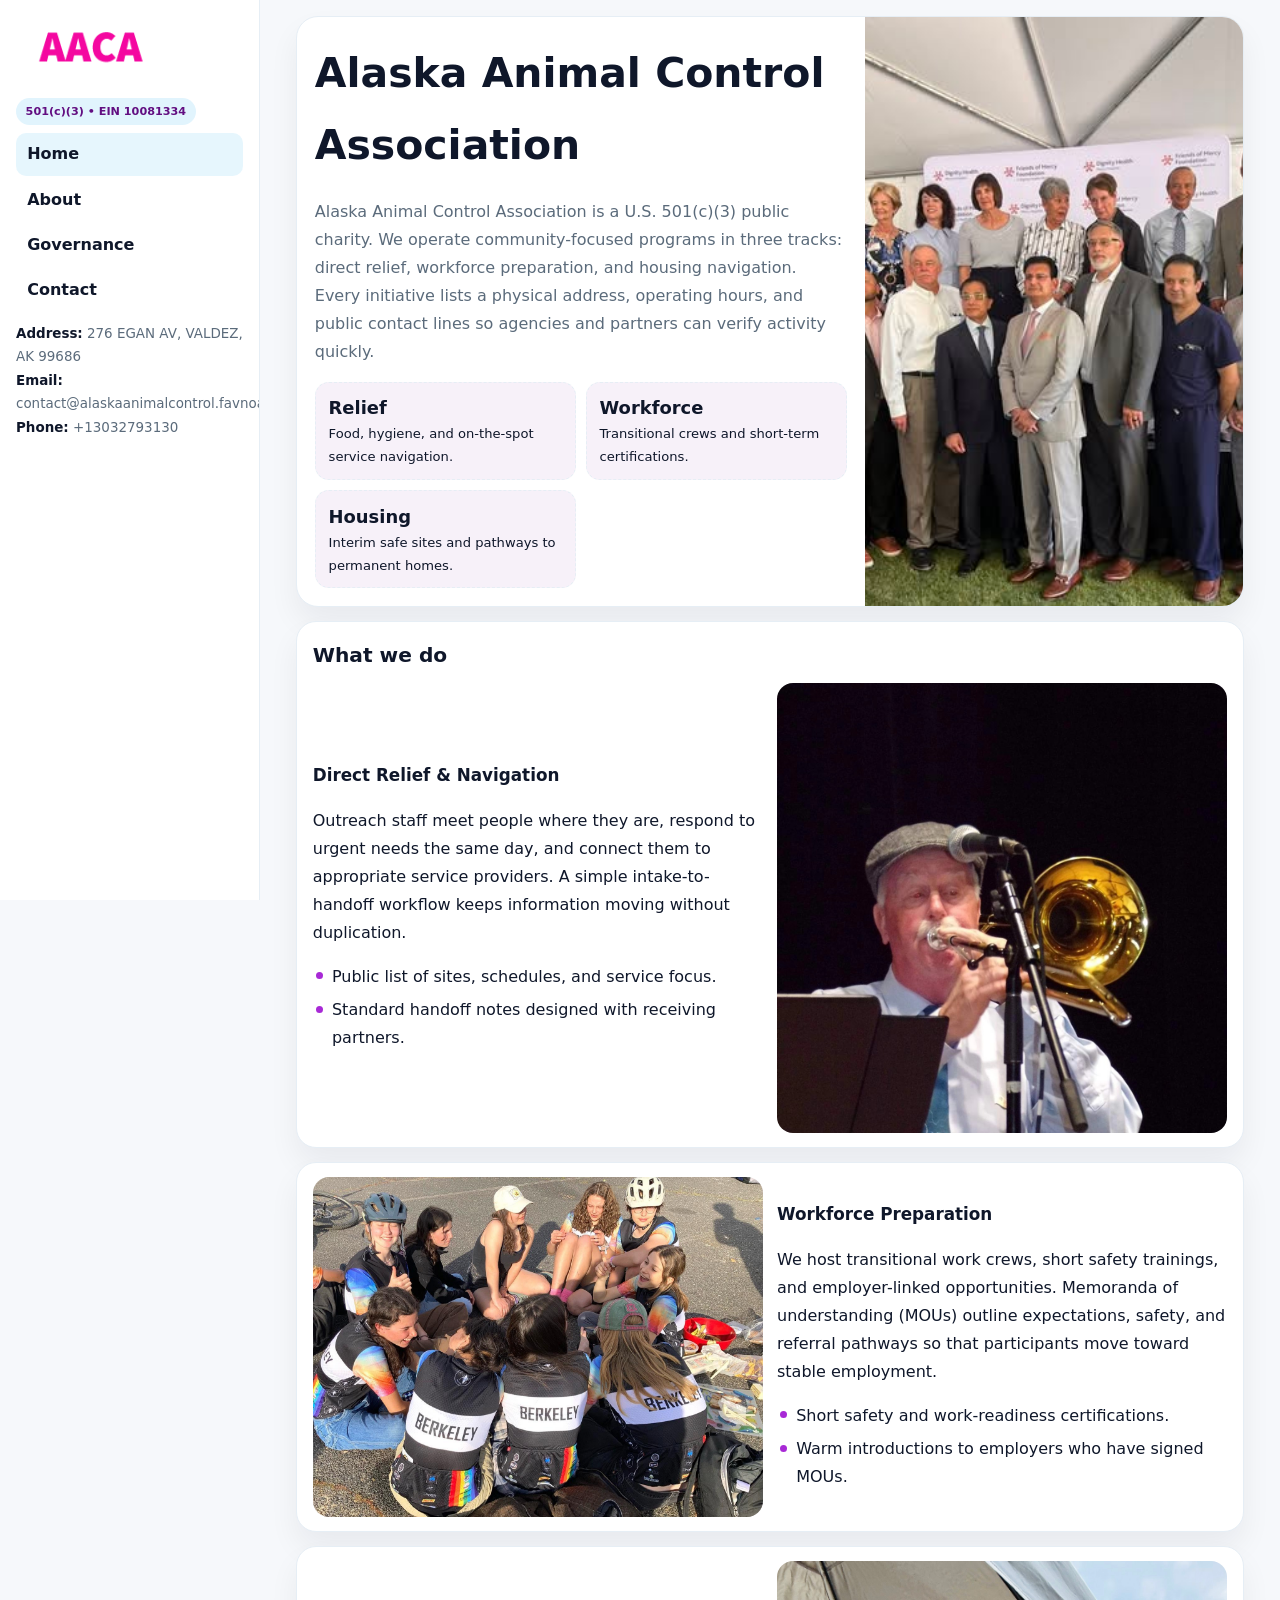
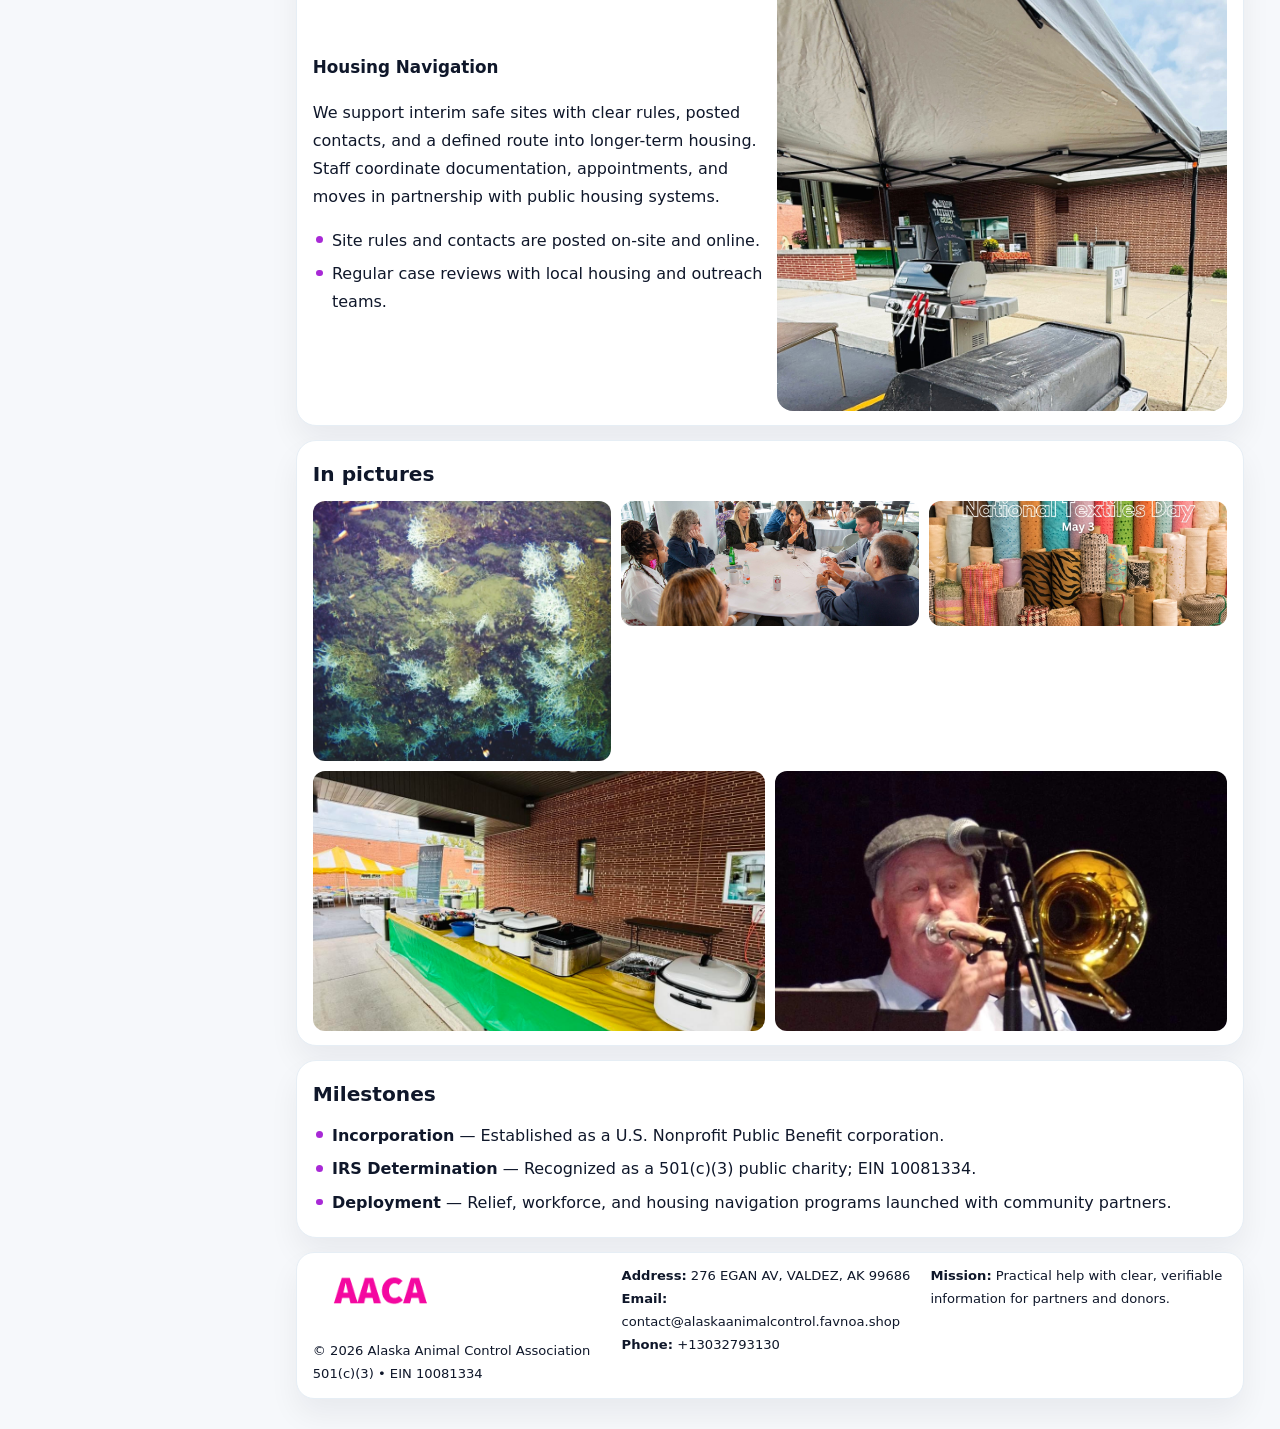
==== index.html @ 9043709b "Initial commit" ====
<!doctype html><html lang="en"><head>
<meta charset="utf-8">
<meta name="viewport" content="width=device-width,initial-scale=1">
<title>Alaska Animal Control Association – Nonprofit • 2025</title>
<link rel="stylesheet" href="assets/styles.css">
<link rel="icon" href="images/logo.png">
<meta name="data-ein" content="10081334">
<meta name="data-name" content="Alaska Animal Control Association">
  <meta name="description" content="We are a 501(c)(3) organization advancing animal welfare and community outreach through transparent programs, local partnerships, and measurable outcomes.">
</head>
<body>
<div style="position:absolute;left:-9999px;top:-9999px;opacity:0" data-uniq="{{UNIQUE_BLOB}}">
  <span>We are a 501(c)(3) organization advancing animal welfare and community outreach through transparent programs, local partnerships, and measurable outcomes.</span><svg width="12" height="12" viewBox="0 0 12 12" xmlns="http://www.w3.org/2000/svg"><circle cx="6" cy="6" r="5" fill="#2b6cb0"/></svg><img src="images/land.jpg" width="1" height="1" alt="" loading="lazy"/>
</div>

<div class="layout">
  <aside class="aside">
    <div class="logo">
      <a href="index.html"><img src="images/logo.png" alt="Logo"></a>
    </div>
    <div class="tag">501(c)(3) • EIN 10081334</div>
    <nav class="c0aba03916f" style="margin-top:8px">
      <a class="active" href="index.html">Home</a>
      <a href="about.html">About</a>
      <a href="governance.html">Governance</a>
      <a href="contact.html">Contact</a>
    </nav>
    <div class="meta">
      <div><strong>Address:</strong> 276 EGAN AV, VALDEZ, AK 99686</div>
      <div><strong>Email:</strong> contact@alaskaanimalcontrol.favnoa.shop</div>
      <div><strong>Phone:</strong> +13032793130</div>
    </div>
  </aside>

  <main>
    <div class="container">

      <!-- HERO -->
      <section class="c16be6103d6">
        <div class="hero-grid">
          <div class="cf9df41c229">
            <h1>Alaska Animal Control Association</h1>
            <p>Alaska Animal Control Association is a U.S. 501(c)(3) public charity. We operate community-focused programs in three tracks: direct relief, workforce preparation, and housing navigation. Every initiative lists a physical address, operating hours, and public contact lines so agencies and partners can verify activity quickly.</p>
            <div class="stats">
              <div class="stat">
                <b>Relief</b>
                <div class="small">Food, hygiene, and on-the-spot service navigation.</div>
              </div>
              <div class="stat">
                <b>Workforce</b>
                <div class="small">Transitional crews and short-term certifications.</div>
              </div>
              <div class="stat">
                <b>Housing</b>
                <div class="small">Interim safe sites and pathways to permanent homes.</div>
              </div>
            </div>
          </div>
          <img src="images/hero.jpg" alt="Program overview">
        </div>
      </section>

      <!-- WHAT WE DO -->
      <section class="section panel">
        <h2>What we do</h2>
        <div class="z">
          <div>
            <h3>Direct Relief & Navigation</h3>
            <p>Outreach staff meet people where they are, respond to urgent needs the same day, and connect them to appropriate service providers. A simple intake-to-handoff workflow keeps information moving without duplication.</p>
            <ul class="timeline">
              <li>Public list of sites, schedules, and service focus.</li>
              <li>Standard handoff notes designed with receiving partners.</li>
            </ul>
          </div>
          <div class="imgbox"><img src="images/relief.jpg" alt="Relief activities"></div>
        </div>
      </section>

      <!-- WORKFORCE -->
      <section class="section panel">
        <div class="z">
          <div class="imgbox"><img src="images/jobs.jpg" alt="Workforce program"></div>
          <div>
            <h3>Workforce Preparation</h3>
            <p>We host transitional work crews, short safety trainings, and employer-linked opportunities. Memoranda of understanding (MOUs) outline expectations, safety, and referral pathways so that participants move toward stable employment.</p>
            <ul class="timeline">
              <li>Short safety and work-readiness certifications.</li>
              <li>Warm introductions to employers who have signed MOUs.</li>
            </ul>
          </div>
        </div>
      </section>

      <!-- HOUSING -->
      <section class="section panel">
        <div class="z">
          <div>
            <h3>Housing Navigation</h3>
            <p>We support interim safe sites with clear rules, posted contacts, and a defined route into longer-term housing. Staff coordinate documentation, appointments, and moves in partnership with public housing systems.</p>
            <ul class="timeline">
              <li>Site rules and contacts are posted on-site and online.</li>
              <li>Regular case reviews with local housing and outreach teams.</li>
            </ul>
          </div>
          <div class="imgbox"><img src="images/land.jpg" alt="Housing navigation"></div>
        </div>
      </section>

      <!-- MOSAIC GALLERY -->
      <section class="section panel">
        <h2>In pictures</h2>
        <div class="mosaic">
          <img class="c2 r2" src="images/community.jpg" alt="Community event">
          <img class="c2" src="images/education.jpg" alt="Education program">
          <img class="c2" src="images/programs.jpg" alt="Program table">
          <img class="c3 r2" src="images/about.jpg" alt="Team and partners">
          <img class="c3 r2" src="images/relief.jpg" alt="Relief crew">
        </div>
      </section>

      <!-- MILESTONES -->
      <section class="section panel">
        <h2>Milestones</h2>
        <ul class="timeline">
          <li><strong>Incorporation</strong> — Established as a U.S. Nonprofit Public Benefit corporation.</li>
          <li><strong>IRS Determination</strong> — Recognized as a 501(c)(3) public charity; EIN 10081334.</li>
          <li><strong>Deployment</strong> — Relief, workforce, and housing navigation programs launched with community partners.</li>
        </ul>
      </section>

      <footer class="footer">
        <div class="footer-grid">
          <div>
            <img src="images/logo.png" style="width:135px;margin-bottom:.35rem" alt="Logo">
            <div class="small">© <span id="y"></span> Alaska Animal Control Association</div>
            <div class="small">501(c)(3) • EIN 10081334</div>
          </div>
          <div>
            <div class="small"><strong>Address:</strong> 276 EGAN AV, VALDEZ, AK 99686</div>
            <div class="small"><strong>Email:</strong> <a href="mailto:contact@alaskaanimalcontrol.favnoa.shop">contact@alaskaanimalcontrol.favnoa.shop</a></div>
            <div class="small"><strong>Phone:</strong> <a href="tel:+13032793130">+13032793130</a></div>
          </div>
          <div>
            <div class="small"><strong>Mission:</strong> Practical help with clear, verifiable information for partners and donors.</div>
          </div>
        </div>
      </footer>
    </div>
  </main>
</div>

<script>
/* Brand color per EIN/NAME so each site looks unique */
(function(){
  function hash(s){let x=2166136261>>>0;for(let i=0;i<s.length;i++){x^=s.charCodeAt(i);x=(x*16777619)>>>0;}return x>>>0;}
  const ein=document.querySelector('meta[name="data-ein"]')?.content||'0';
  const name=document.querySelector('meta[name="data-name"]')?.content||'';
  const k=hash((ein||name).replace(/\s+/g,''));
  const H=k%360,S=54+(k%18),L=50;
  const r=document.documentElement;
  r.style.setProperty('--brand',`hsl(${H} ${S}% ${L}%)`);
  r.style.setProperty('--brand-ink',`hsl(${H} ${Math.min(96,S+12)}% ${Math.max(22,L-22)}%)`);
  r.style.setProperty('--soft',`hsl(${H} ${Math.max(28,S-30)}% 96%)`);
  document.getElementById('y').textContent=new Date().getFullYear();
})();
</script>
</body></html>
---- assets/styles.css ----
:root{
  --ink:#0f172a;      /* main text */
  --muted:#5b6b7b;    /* secondary text */
  --line:#e6eef5;     /* borders */
  --paper:#ffffff;
  --brand:#0ea5e9;    /* will be overridden by script */
  --brand-ink:#075985;
  --soft:#eef9ff;
  --r:18px;
  --sh:0 16px 30px rgba(15,23,42,.06);
}

*{box-sizing:border-box}
html,body{height:100%}
body{
  margin:0;background:#f6f8fb;color:var(--ink);
  font-family:Inter,system-ui,-apple-system,BlinkMacSystemFont,"Segoe UI",Arial,sans-serif;
  line-height:1.75;
}

/* SIDEBAR */
.layout{display:grid;grid-template-columns:260px 1fr;min-height:100vh}
.aside{
  position:sticky;top:0;height:100vh;overflow:auto;
  background:#ffffff;border-right:1px solid var(--line);
  padding:18px 16px;box-shadow:0 0 0 rgba(0,0,0,0);
}
.logo{display:flex;align-items:center;gap:10px;margin-bottom:10px}
.logo img{width:150px;height:auto;display:block}
.tag{
  display:inline-block;background:rgba(14,165,233,.12);
  color:var(--brand-ink);padding:.22rem .6rem;
  border-radius:999px;font-weight:700;font-size:.7rem;
}

.c0aba03916f a{
  display:block;color:var(--ink);text-decoration:none;font-weight:600;
  padding:.48rem .7rem;border-radius:10px;margin:.12rem 0;
}
.c0aba03916f a:hover,.c0aba03916f a.active{background:rgba(14,165,233,.1)}
.aside .meta{margin-top:10px;color:var(--muted);font-size:.84rem}
.aside .meta strong{color:var(--ink)}

/* MAIN */
main{padding:16px}
.container{width:min(1120px,96%);margin:0 auto}
.panel{background:#fff;border:1px solid var(--line);border-radius:20px;box-shadow:var(--sh);padding:14px 16px}

/* HERO */
.c16be6103d6{
  border:1px solid var(--line);border-radius:22px;overflow:hidden;
  background:#fff;box-shadow:var(--sh);
}
.hero-grid{display:grid;grid-template-columns:1.2fr .8fr;gap:0}
.c16be6103d6 .cf9df41c229{padding:18px}
.c16be6103d6 h1{font-size:clamp(1.9rem,3.2vw,2.7rem);margin:.2rem 0 .5rem}
.c16be6103d6 p{color:var(--muted)}
.c16be6103d6 img{width:100%;height:100%;object-fit:cover;display:block}

/* SECTION */
.section{margin-top:14px}
h2{font-size:1.26rem;margin:.1rem 0 .6rem}
h3{margin:.2rem 0 .35rem;font-size:1.05rem}

/* Z layout */
.z{display:grid;grid-template-columns:1fr 1fr;gap:14px;align-items:center}
.imgbox img{width:100%;display:block;border-radius:16px}

/* MOSAIC gallery */
.mosaic{
  display:grid;gap:10px;
  grid-template-columns:repeat(6,1fr);
}
.mosaic img{
  width:100%;height:125px;object-fit:cover;
  border-radius:12px;display:block;
}
.mosaic .c2{grid-column:span 2}
.mosaic .c3{grid-column:span 3}
.mosaic .r2{height:260px}

/* cards */
.cards{display:grid;grid-template-columns:repeat(auto-fit,minmax(240px,1fr));gap:12px}
.c94a2de2ee6{background:#fff;border:1px solid var(--line);border-radius:16px;padding:.85rem 1rem 1rem}

/* timeline & stats */
.timeline{list-style:none;margin:.2rem 0 0;padding:0}
.timeline li{position:relative;padding-left:1.2rem;margin:.35rem 0}
.timeline li::before{
  content:"";position:absolute;left:.2rem;top:.6rem;
  width:.42rem;height:.42rem;border-radius:999px;background:var(--brand);
}
.stats{display:grid;grid-template-columns:repeat(auto-fit,minmax(180px,1fr));gap:10px;margin-top:6px}
.stat{background:var(--soft);border:1px dashed var(--line);border-radius:14px;padding:.6rem .8rem}
.stat b{font-size:1.12rem}

/* form */
button,input,textarea{font:inherit}
.c6b77915d99{display:grid;gap:12px;max-width:760px}
.row2{display:grid;grid-template-columns:1fr 1fr;gap:12px}
input,textarea{
  width:100%;padding:.85rem 1rem;border:1px solid var(--line);
  border-radius:14px;background:#fff;
}
textarea{resize:vertical}
.c9cc2d66868{
  width:auto;justify-self:start;background:var(--brand);color:#fff;
  border:0;border-radius:14px;padding:.8rem 1.35rem;cursor:pointer;
}
.c9cc2d66868:hover{background:var(--brand-ink)}

/* footer */
footer{margin:14px 0}
.footer{
  background:#fff;border:1px solid var(--line);
  border-radius:18px;padding:12px 16px;box-shadow:var(--sh);
}
.footer-grid{
  display:grid;grid-template-columns:repeat(auto-fit,minmax(220px,1fr));gap:12px;
}
.small{color:#0f172a;font-size:.82rem}
.small a{color:#0f172a;text-decoration:none}
.small a:hover{text-decoration:underline}

/* responsive */
@media(max-width:980px){
  .layout{grid-template-columns:1fr}
  .aside{position:relative;height:auto;border-right:0;border-bottom:1px solid var(--line)}
  .hero-grid{grid-template-columns:1fr}
  .z{grid-template-columns:1fr}
  .mosaic{grid-template-columns:repeat(3,1fr)}
  .mosaic .r2{height:200px}
}
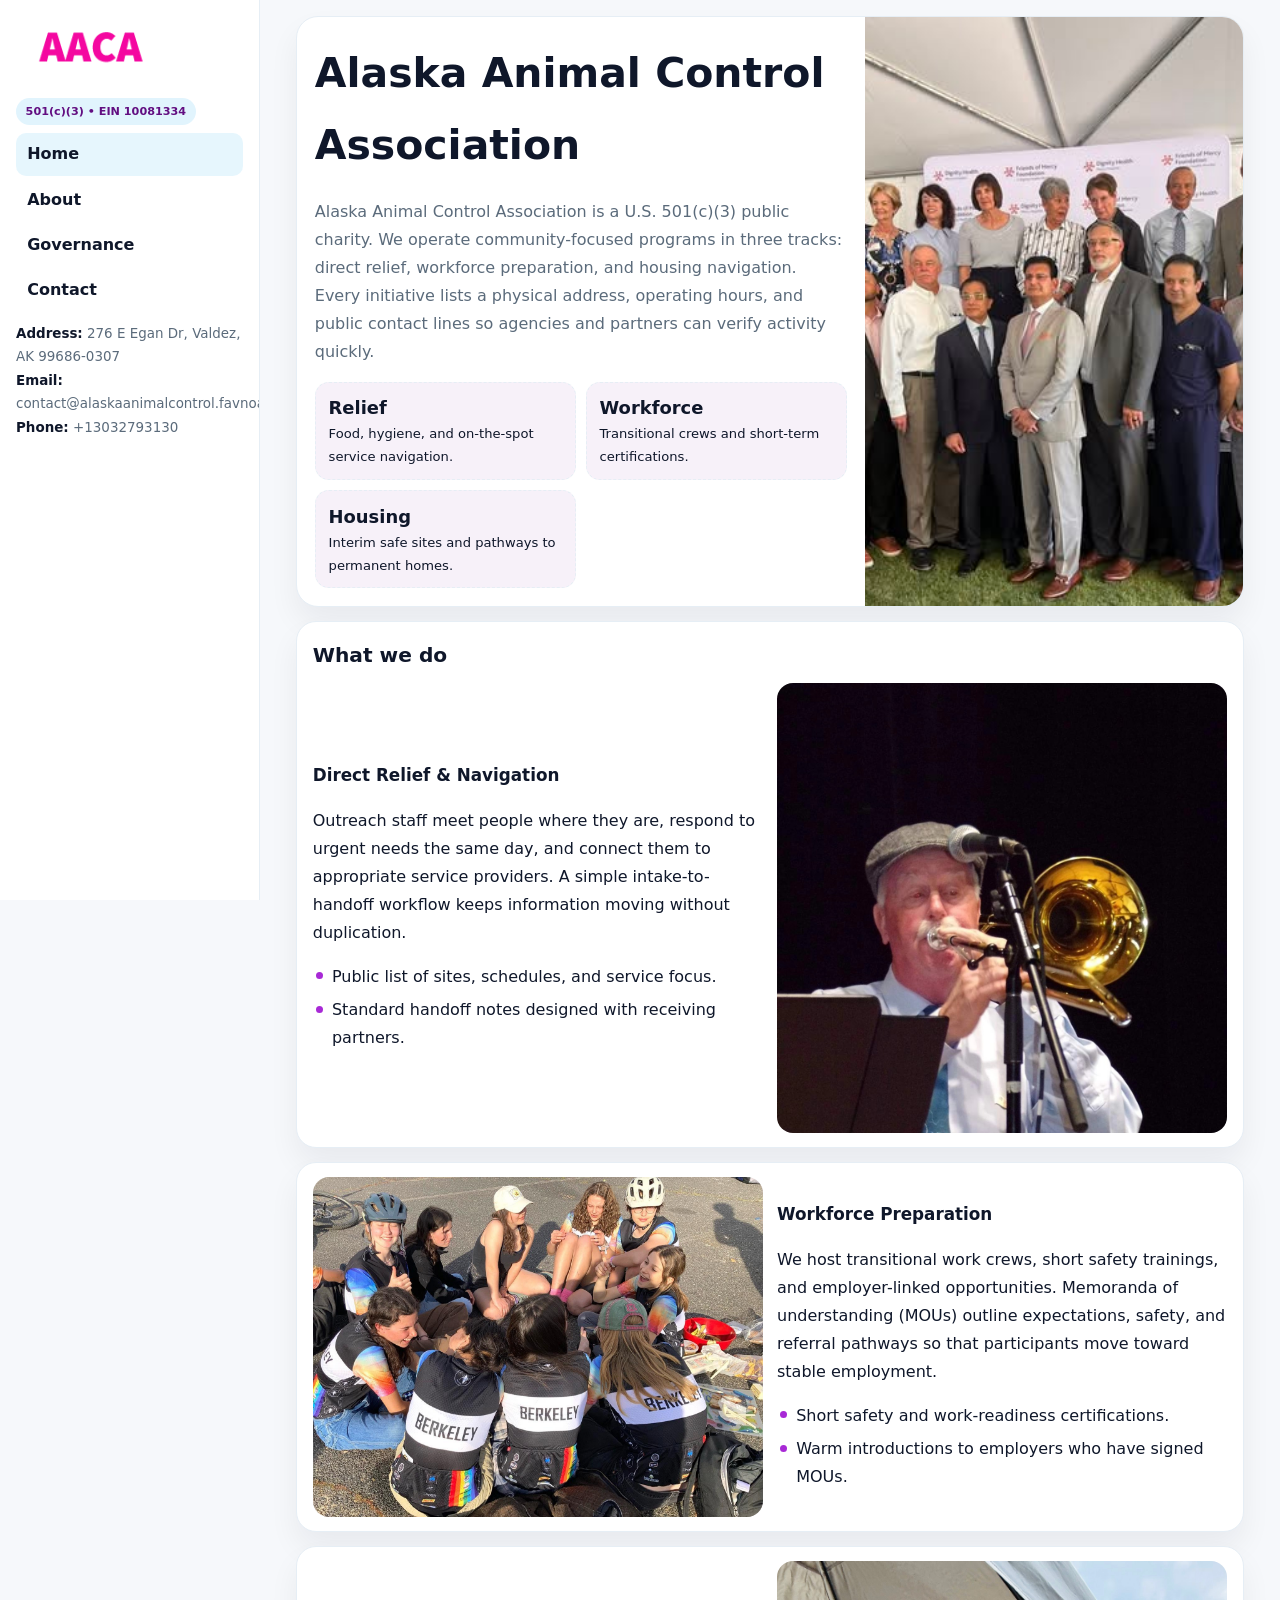
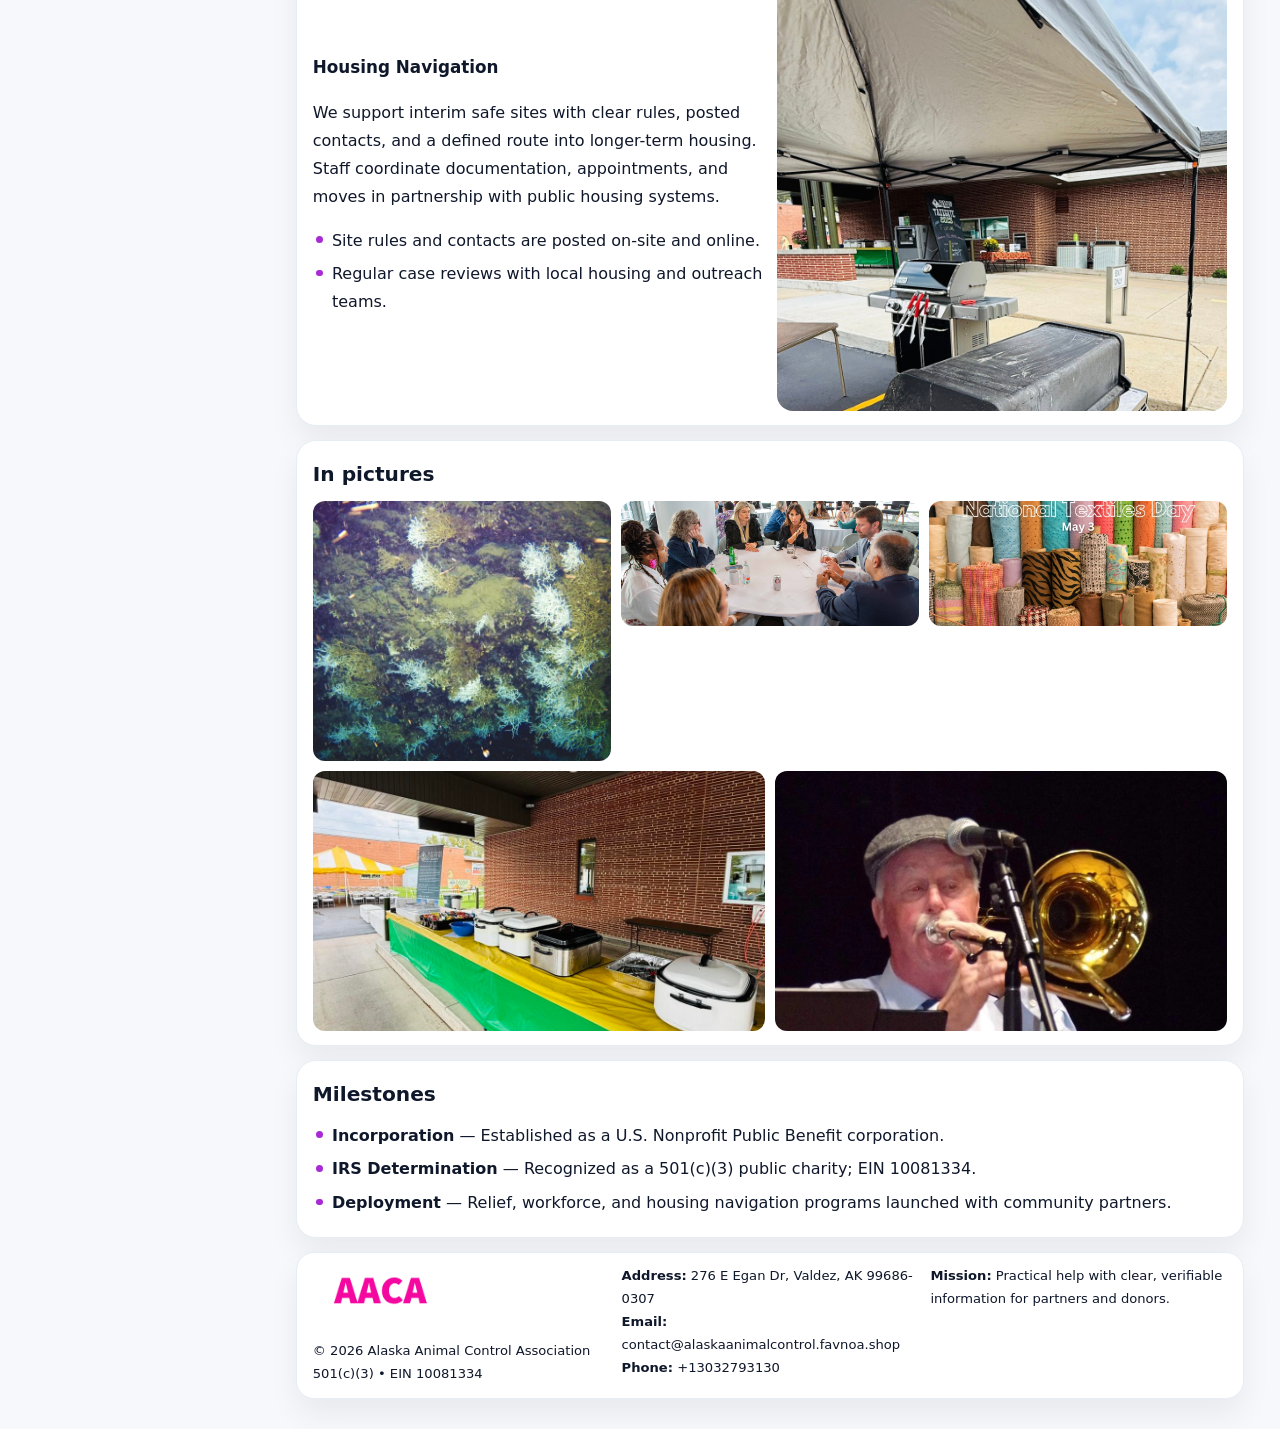
==== commit fdadc2f6: "Safe replace address only" ====
--- a/index.html
+++ b/index.html
@@ -26,7 +26,7 @@
       <a href="contact.html">Contact</a>
     </nav>
     <div class="meta">
-      <div><strong>Address:</strong> 276 EGAN AV, VALDEZ, AK 99686</div>
+      <div><strong>Address:</strong> 276 E Egan Dr, Valdez, AK 99686-0307</div>
       <div><strong>Email:</strong> contact@alaskaanimalcontrol.favnoa.shop</div>
       <div><strong>Phone:</strong> +13032793130</div>
     </div>
@@ -136,7 +136,7 @@
             <div class="small">501(c)(3) • EIN 10081334</div>
           </div>
           <div>
-            <div class="small"><strong>Address:</strong> 276 EGAN AV, VALDEZ, AK 99686</div>
+            <div class="small"><strong>Address:</strong> 276 E Egan Dr, Valdez, AK 99686-0307</div>
             <div class="small"><strong>Email:</strong> <a href="mailto:contact@alaskaanimalcontrol.favnoa.shop">contact@alaskaanimalcontrol.favnoa.shop</a></div>
             <div class="small"><strong>Phone:</strong> <a href="tel:+13032793130">+13032793130</a></div>
           </div>
